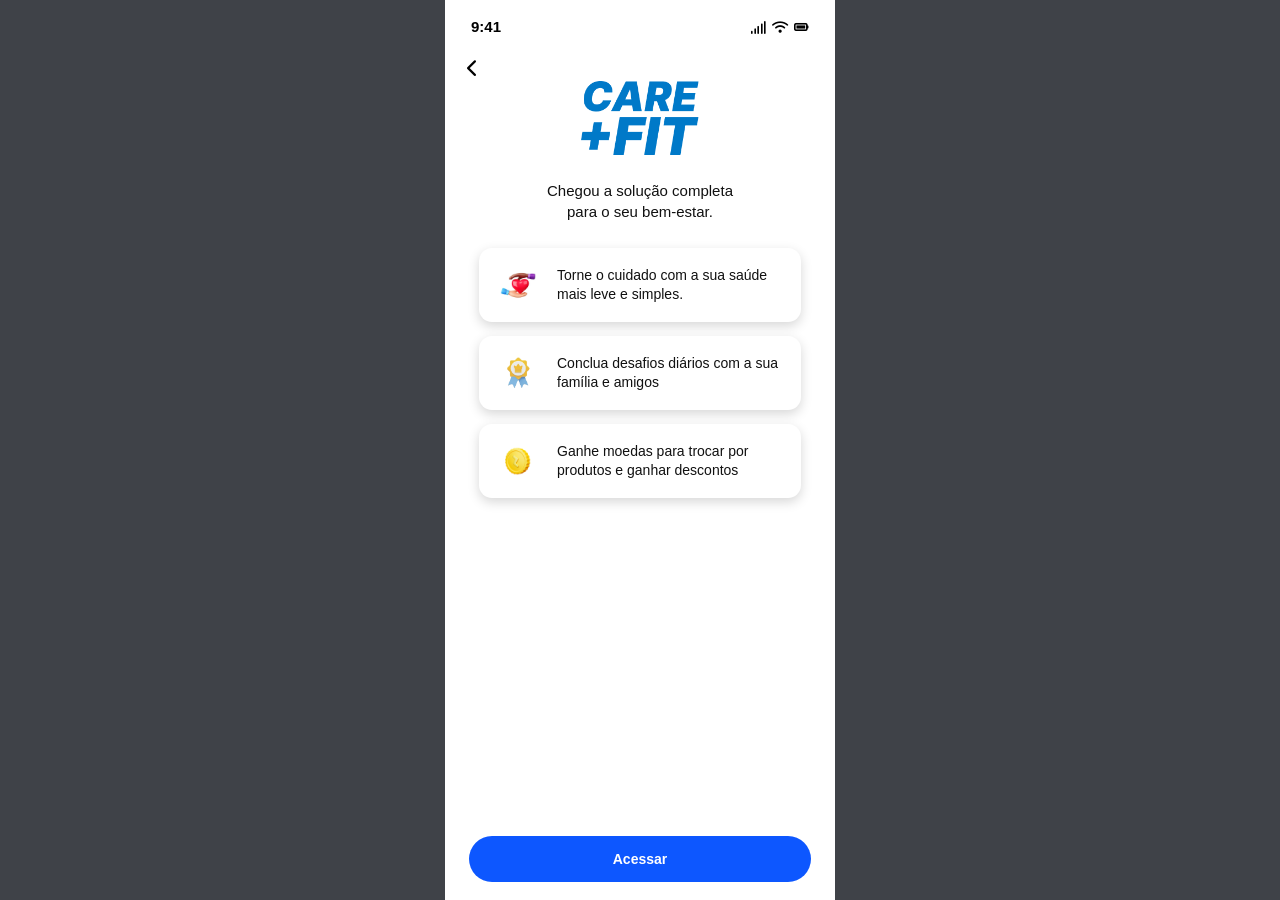
==== pages/beneficios.html @ 68bfa84d "first commit" ====
<!DOCTYPE html>
<html lang="pt-br">

<head>
    <meta charset="UTF-8">
    <meta name="viewport" content="width=device-width, initial-scale=1.0">

    <link rel="stylesheet" href="../assets/css/reset.css">
    <link rel="stylesheet" href="../assets/css/bootstrap.min.css">
    <link rel="stylesheet" href="https://cdnjs.cloudflare.com/ajax/libs/font-awesome/6.5.0/css/all.min.css">

    <link rel="stylesheet" href="../assets/css/global.css">
    <link rel="stylesheet" href="../assets/css/beneficios.css">

    <title>Benefícios</title>
</head>

<body>

<div class="app-screen permission-page">

    <header class="permission-header">

        <div class="status-bar">
            <span>9:41</span>

            <div class="status-icons">
                <i class="fa-solid fa-signal"></i>
                <i class="fa-solid fa-wifi"></i>
                <i class="fa-solid fa-battery-full"></i>
            </div>
        </div>

        <a href="../index.html" class="back-arrow" aria-label="Voltar para a home">
            <i class="fa-solid fa-chevron-left"></i>
        </a>

    </header>

    <main class="permission-content">

        <img src="../assets/images/global/logos/carefitazul.png" class="permission-logo" alt="Care Fit">

        <p class="permission-subtitle">
            Chegou a solução completa<br>
            para o seu bem-estar.
        </p>

        <section class="benefits-list">

            <div class="benefit-card">
                <img src="../assets/images/global/cuidado.png" alt="Cuidado">
                <p>Torne o cuidado com a sua saúde mais leve e simples.</p>
            </div>

            <div class="benefit-card">
                <img src="../assets/images/global/medalha.png" alt="Medalha">
                <p>Conclua desafios diários com a sua família e amigos</p>
            </div>

            <div class="benefit-card">
                <img src="../assets/images/global/moeda.png" alt="Moeda">
                <p>Ganhe moedas para trocar por produtos e ganhar descontos</p>
            </div>

        </section>

    </main>

    <footer class="permission-footer">
        <a href="friends.html" class="access-btn">Acessar</a>
    </footer>

</div>

</body>
</html>
---- assets/css/global.css ----
html,
body {
    width: 100%;
    min-height: 100vh;
}

body {
    margin: 0;
    background: #3f4248;
    font-family: Arial, sans-serif;
}

img {
    display: block;
    max-width: 100%;
}

button,
a,
input {
    font-family: inherit;
}

.app-screen {
    width: 100%;
    max-width: 390px;
    min-height: 100vh;
    margin: 0 auto;
    background: #ffffff;
    overflow-x: hidden;
}

@media (max-width: 480px) {
    body {
        background: #ffffff;
    }

    .app-screen {
        max-width: 100%;
    }
}
---- assets/css/beneficios.css ----
.permission-page {
    position: relative;
    display: flex;
    flex-direction: column;
}

/* HEADER */

.permission-header {
    position: relative;
    padding: 16px 26px 0;
}

.status-bar {
    display: flex;
    align-items: center;
    justify-content: space-between;
    color: #000000;
    font-size: 15px;
    font-weight: 700;
}

.status-icons {
    display: flex;
    align-items: center;
    gap: 6px;
    font-size: 13px;
}

.back-arrow {
    position: absolute;
    top: 56px;
    left: 22px;
    z-index: 5;
    color: #000000;
    font-size: 18px;
    text-decoration: none;
}

.back-arrow:hover {
    color: #000000;
}

/* CONTENT */

.permission-content {
    flex: 1;
    padding: 42px 34px 120px;
    text-align: center;
}

.permission-logo {
    width: 118px;
    margin: 0 auto 26px;
}

.permission-subtitle {
    margin: 0 0 26px;
    color: #111111;
    font-size: 15px;
    line-height: 1.35;
}

/* BENEFITS */

.benefits-list {
    display: flex;
    flex-direction: column;
    gap: 14px;
}

.benefit-card {
    display: flex;
    align-items: center;
    gap: 18px;
    min-height: 74px;
    padding: 14px 18px;
    background: #ffffff;
    border-radius: 13px;
    box-shadow: 0 4px 12px rgba(0, 0, 0, 0.16);
    text-align: left;
}

.benefit-card img {
    flex-shrink: 0;
    width: 42px;
    height: 42px;
    object-fit: contain;
}

.benefit-card p {
    margin: 0;
    color: #111111;
    font-size: 14px;
    line-height: 1.35;
}

/* FOOTER */

.permission-footer {
    position: absolute;
    left: 0;
    right: 0;
    bottom: 18px;
    padding: 0 24px;
}

.access-btn {
    display: flex;
    align-items: center;
    justify-content: center;
    height: 46px;
    width: 100%;
    background: #0d57ff;
    color: #ffffff;
    border-radius: 999px;
    font-size: 14px;
    font-weight: 700;
    text-decoration: none;
}

.access-btn:hover {
    color: #ffffff;
}

/* RESPONSIVO */

@media (max-width: 480px) {
    .permission-header {
        padding-inline: 22px;
    }

    .permission-content {
        padding-inline: 26px;
    }

    .permission-footer {
        padding-inline: 20px;
    }
}
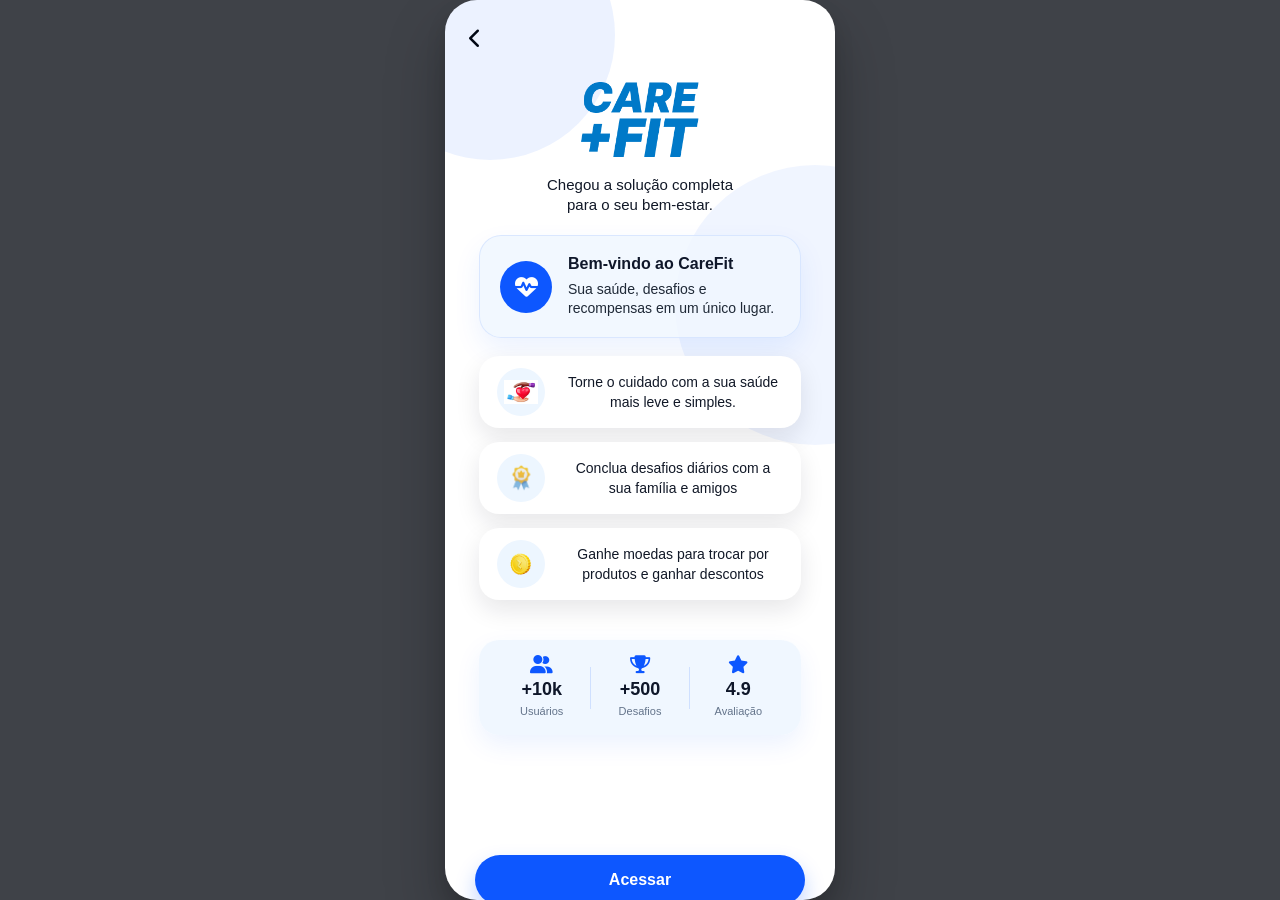
==== commit e89bb8e2: "primeiro commit ultima sprint" ====
--- a/pages/beneficios.html
+++ b/pages/beneficios.html
@@ -17,61 +17,95 @@
 
 <body>
 
-<div class="app-screen permission-page">
+    <div class="app-screen permission-page">
 
-    <header class="permission-header">
+        <header class="permission-header">
 
-        <div class="status-bar">
-            <span>9:41</span>
+            <a href="../index.html" class="back-arrow" aria-label="Voltar para a home">
+                <i class="fa-solid fa-chevron-left"></i>
+            </a>
 
-            <div class="status-icons">
-                <i class="fa-solid fa-signal"></i>
-                <i class="fa-solid fa-wifi"></i>
-                <i class="fa-solid fa-battery-full"></i>
-            </div>
-        </div>
+        </header>
 
-        <a href="../index.html" class="back-arrow" aria-label="Voltar para a home">
-            <i class="fa-solid fa-chevron-left"></i>
-        </a>
+        <main class="permission-content">
 
-    </header>
+            <img src="../assets/images/global/logos/carefitazul.png" class="permission-logo" alt="Care Fit">
 
-    <main class="permission-content">
+            <p class="permission-subtitle">
+                Chegou a solução completa<br>
+                para o seu bem-estar.
+            </p>
 
-        <img src="../assets/images/global/logos/carefitazul.png" class="permission-logo" alt="Care Fit">
+            <section class="welcome-card">
+                <div class="welcome-icon">
+                    <i class="fa-solid fa-heart-pulse"></i>
+                </div>
 
-        <p class="permission-subtitle">
-            Chegou a solução completa<br>
-            para o seu bem-estar.
-        </p>
+                <div>
+                    <h2>Bem-vindo ao CareFit</h2>
+                    <p>Sua saúde, desafios e recompensas em um único lugar.</p>
+                </div>
+            </section>
 
-        <section class="benefits-list">
+            <section class="benefits-list">
 
-            <div class="benefit-card">
-                <img src="../assets/images/global/cuidado.png" alt="Cuidado">
-                <p>Torne o cuidado com a sua saúde mais leve e simples.</p>
-            </div>
+                <div class="benefit-card">
+                    <div class="benefit-icon">
+                        <img src="../assets/images/global/cuidado.png" alt="Cuidado">
+                    </div>
+                    <p>Torne o cuidado com a sua saúde mais leve e simples.</p>
+                </div>
 
-            <div class="benefit-card">
-                <img src="../assets/images/global/medalha.png" alt="Medalha">
-                <p>Conclua desafios diários com a sua família e amigos</p>
-            </div>
+                <div class="benefit-card">
+                    <div class="benefit-icon">
+                        <img src="../assets/images/global/medalha.png" alt="Medalha">
+                    </div>
+                    <p>Conclua desafios diários com a sua família e amigos</p>
+                </div>
 
-            <div class="benefit-card">
-                <img src="../assets/images/global/moeda.png" alt="Moeda">
-                <p>Ganhe moedas para trocar por produtos e ganhar descontos</p>
-            </div>
+                <div class="benefit-card">
+                    <div class="benefit-icon">
+                        <img src="../assets/images/global/moeda.png" alt="Moeda">
+                    </div>
+                    <p>Ganhe moedas para trocar por produtos e ganhar descontos</p>
+                </div>
 
-        </section>
+            </section>
 
-    </main>
+            <section class="stats-card">
 
-    <footer class="permission-footer">
-        <a href="friends.html" class="access-btn">Acessar</a>
-    </footer>
+                <div class="stat-item">
+                    <i class="fa-solid fa-user-group"></i>
+                    <strong>+10k</strong>
+                    <span>Usuários</span>
+                </div>
 
-</div>
+                <div class="stat-divider"></div>
+
+                <div class="stat-item">
+                    <i class="fa-solid fa-trophy"></i>
+                    <strong>+500</strong>
+                    <span>Desafios</span>
+                </div>
+
+                <div class="stat-divider"></div>
+
+                <div class="stat-item">
+                    <i class="fa-solid fa-star"></i>
+                    <strong>4.9</strong>
+                    <span>Avaliação</span>
+                </div>
+
+            </section>
+
+        </main>
+
+        <footer class="permission-footer">
+            <a href="friends.html" class="access-btn">Acessar</a>
+        </footer>
+
+    </div>
 
 </body>
+
 </html>
--- a/assets/css/global.css
+++ b/assets/css/global.css
@@ -1,13 +1,19 @@
 html,
 body {
     width: 100%;
-    min-height: 100vh;
+    height: 100%;
 }
 
 body {
     margin: 0;
     background: #3f4248;
-    font-family: Arial, sans-serif;
+    font-family: "Sora", sans-serif;
+
+    display: flex;
+    justify-content: center;
+    align-items: center;
+
+    overflow: hidden;
 }
 
 img {
@@ -24,18 +30,38 @@
 .app-screen {
     width: 100%;
     max-width: 390px;
-    min-height: 100vh;
-    margin: 0 auto;
+    height: min(844px, 95vh);
+
     background: #ffffff;
+
+    overflow-y: auto;
     overflow-x: hidden;
+
+    border-radius: 32px;
+
+    box-shadow:
+        0 30px 60px rgba(0, 0, 0, 0.25),
+        0 10px 20px rgba(0, 0, 0, 0.12);
+
+    scrollbar-width: none;
+}
+
+.app-screen::-webkit-scrollbar {
+    display: none;
 }
 
 @media (max-width: 480px) {
     body {
         background: #ffffff;
+        display: block;
+        overflow: auto;
     }
 
     .app-screen {
         max-width: 100%;
+        height: 100vh;
+
+        border-radius: 0;
+        box-shadow: none;
     }
 }
--- a/assets/css/beneficios.css
+++ b/assets/css/beneficios.css
@@ -2,65 +2,116 @@
     position: relative;
     display: flex;
     flex-direction: column;
+    height: 100%;
+}
+
+/* BACKGROUND ELEMENTS */
+
+.permission-page::before {
+    content: "";
+    position: absolute;
+    top: -90px;
+    left: -80px;
+    width: 250px;
+    height: 250px;
+    border-radius: 50%;
+    background: rgba(13, 87, 255, 0.08);
+    z-index: 0;
+}
+
+.permission-page::after {
+    content: "";
+    position: absolute;
+    top: 165px;
+    right: -120px;
+    width: 280px;
+    height: 280px;
+    border-radius: 50%;
+    background: rgba(13, 87, 255, 0.06);
+    z-index: 0;
+}
+
+.permission-page::before,
+.permission-page::after {
+    pointer-events: none;
 }
 
 /* HEADER */
 
 .permission-header {
+    padding: 24px 0 0 24px;
+}
+
+.back-arrow {
+    color: #000;
+    font-size: 20px;
+    text-decoration: none;
+}
+
+/* CONTENT */
+
+.permission-content {
     position: relative;
-    padding: 16px 26px 0;
-}
-
-.status-bar {
-    display: flex;
-    align-items: center;
-    justify-content: space-between;
-    color: #000000;
-    font-size: 15px;
-    font-weight: 700;
-}
-
-.status-icons {
-    display: flex;
-    align-items: center;
-    gap: 6px;
-    font-size: 13px;
-}
-
-.back-arrow {
-    position: absolute;
-    top: 56px;
-    left: 22px;
-    z-index: 5;
-    color: #000000;
-    font-size: 18px;
-    text-decoration: none;
-}
-
-.back-arrow:hover {
-    color: #000000;
-}
-
-/* CONTENT */
-
-.permission-content {
+    z-index: 2;
     flex: 1;
-    padding: 42px 34px 120px;
+    padding: 28px 34px 96px;
     text-align: center;
 }
 
 .permission-logo {
     width: 118px;
-    margin: 0 auto 26px;
+    margin: 0 auto 18px;
 }
 
 .permission-subtitle {
-    margin: 0 0 26px;
-    color: #111111;
+    margin: 0 0 20px;
+    color: #111827;
     font-size: 15px;
     line-height: 1.35;
 }
 
+/* WELCOME CARD */
+
+.welcome-card {
+    display: flex;
+    align-items: center;
+    gap: 16px;
+    margin-bottom: 18px;
+    padding: 18px 20px;
+    border-radius: 22px;
+    background: rgba(239, 247, 255, 0.82);
+    border: 1px solid rgba(13, 87, 255, 0.10);
+    box-shadow: 0 12px 28px rgba(13, 87, 255, 0.08);
+    text-align: left;
+}
+
+.welcome-icon {
+    flex-shrink: 0;
+    width: 52px;
+    height: 52px;
+    border-radius: 50%;
+    background: #0d57ff;
+    display: flex;
+    align-items: center;
+    justify-content: center;
+    color: #ffffff;
+    font-size: 23px;
+}
+
+.welcome-card h2 {
+    margin: 0 0 6px;
+    color: #0f172a;
+    font-size: 16px;
+    font-weight: 800;
+}
+
+.welcome-card p {
+    margin: 0;
+    color: #1f2937;
+    font-size: 14px;
+    line-height: 1.4;
+}
+
 /* BENEFITS */
 
 .benefits-list {
@@ -73,54 +124,140 @@
     display: flex;
     align-items: center;
     gap: 18px;
-    min-height: 74px;
-    padding: 14px 18px;
+    min-height: 72px;
+    padding: 12px 18px;
     background: #ffffff;
-    border-radius: 13px;
-    box-shadow: 0 4px 12px rgba(0, 0, 0, 0.16);
-    text-align: left;
+    border-radius: 20px;
+    box-shadow: 0 10px 24px rgba(15, 23, 42, 0.10);
+
+    transition: all 0.25s ease;
+}
+
+.benefit-card:hover {
+    transform: translateY(-4px);
+    box-shadow: 0 16px 30px rgba(15, 23, 42, 0.16);
+}
+
+.benefit-icon {
+    flex-shrink: 0;
+    width: 48px;
+    height: 48px;
+    border-radius: 50%;
+    background: #edf6ff;
+    display: flex;
+    align-items: center;
+    justify-content: center;
 }
 
 .benefit-card img {
-    flex-shrink: 0;
-    width: 42px;
-    height: 42px;
+    width: 34px;
+    height: 34px;
     object-fit: contain;
 }
 
 .benefit-card p {
     margin: 0;
-    color: #111111;
+    color: #111827;
     font-size: 14px;
-    line-height: 1.35;
+    line-height: 1.45;
+}
+
+/* DOTS */
+
+.onboarding-dots {
+    display: flex;
+    align-items: center;
+    justify-content: center;
+    gap: 12px;
+    margin: 18px 0;
+}
+
+.onboarding-dots span {
+    width: 9px;
+    height: 9px;
+    border-radius: 50%;
+    background: #c9d8ee;
+}
+
+.onboarding-dots .active {
+    background: #0d57ff;
+}
+
+/* STATS */
+
+.stats-card {
+    display: grid;
+    grid-template-columns: 1fr auto 1fr auto 1fr;
+    align-items: center;
+    padding: 16px 14px;
+    border-radius: 20px;
+    background: rgba(239, 247, 255, 0.9);
+    box-shadow: 0 10px 26px rgba(13, 87, 255, 0.08);
+    margin-top: 40px;
+}
+
+.stat-item {
+    display: flex;
+    flex-direction: column;
+    align-items: center;
+}
+
+.stat-item i {
+    color: #0d57ff;
+    font-size: 18px;
+    margin-bottom: 6px;
+}
+
+.stat-item strong {
+    color: #0f172a;
+    font-size: 18px;
+    font-weight: 800;
+    line-height: 1;
+}
+
+.stat-item span {
+    margin-top: 5px;
+    color: #64748b;
+    font-size: 11px;
+}
+
+.stat-divider {
+    width: 1px;
+    height: 42px;
+    background: rgba(13, 87, 255, 0.14);
 }
 
 /* FOOTER */
 
 .permission-footer {
-    position: absolute;
-    left: 0;
-    right: 0;
-    bottom: 18px;
-    padding: 0 24px;
+    padding: 24px 30px 22px;
+    margin-top: auto;
 }
 
 .access-btn {
     display: flex;
     align-items: center;
     justify-content: center;
-    height: 46px;
+
     width: 100%;
+    height: 50px;
+
     background: #0d57ff;
-    color: #ffffff;
+    color: #fff;
+
     border-radius: 999px;
-    font-size: 14px;
+
+    font-size: 16px;
     font-weight: 700;
     text-decoration: none;
+
+    box-shadow: 0 10px 20px rgba(13, 87, 255, 0.25);
+    transition: all 0.25s ease;
 }
 
 .access-btn:hover {
-    color: #ffffff;
+    transform: translateY(-2px);
+    box-shadow: 0 16px 30px rgba(13, 87, 255, 0.35);
 }
 
 /* RESPONSIVO */
@@ -135,6 +272,74 @@
     }
 
     .permission-footer {
-        padding-inline: 20px;
+        padding-inline: 22px;
+    }
+
+    .back-arrow {
+        left: 22px;
+    }
+}
+
+@media (max-width: 380px) {
+    .permission-content {
+        padding-top: 22px;
+        padding-bottom: 90px;
+    }
+
+    .permission-logo {
+        width: 108px;
+        margin-bottom: 14px;
+    }
+
+    .permission-subtitle {
+        font-size: 14px;
+        margin-bottom: 18px;
+    }
+
+    .welcome-card {
+        padding: 16px;
+        gap: 14px;
+    }
+
+    .welcome-icon {
+        width: 46px;
+        height: 46px;
+        font-size: 21px;
+    }
+
+    .welcome-card h2 {
+        font-size: 15px;
+    }
+
+    .welcome-card p {
+        font-size: 13px;
+    }
+
+    .benefit-card {
+        min-height: 68px;
+        padding: 12px 16px;
+    }
+
+    .benefit-icon {
+        width: 44px;
+        height: 44px;
+    }
+
+    .benefit-card img {
+        width: 30px;
+        height: 30px;
+    }
+
+    .benefit-card p {
+        font-size: 13px;
+    }
+
+    .stats-card {
+        padding: 14px 10px;
+    }
+
+    .access-btn {
+        height: 46px;
+        font-size: 15px;
     }
 }
